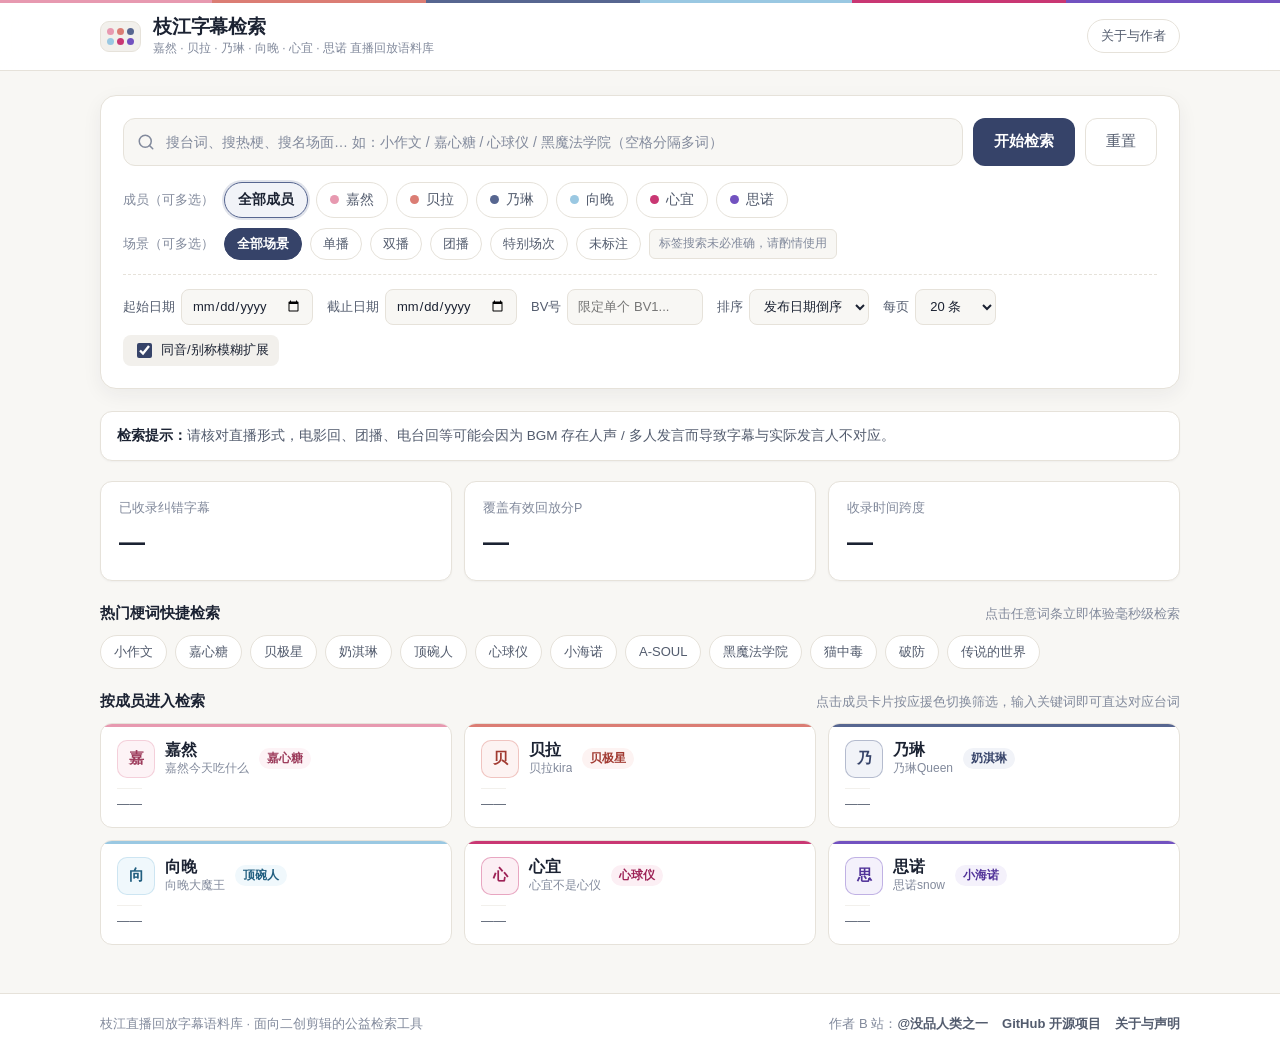
==== frontend/index.html @ cf3558d9 "chore: update author bio, update schedule, and GitHub repo URL" ====
<!doctype html>
<html lang="zh-CN">
<head>
  <meta charset="utf-8" />
  <meta name="viewport" content="width=device-width, initial-scale=1" />
  <meta name="description" content="枝江直播回放 AI 字幕语料库检索：覆盖嘉然、贝拉、乃琳、向晚、心宜、思诺近 6 年直播回放，面向二创剪辑的毫秒级台词与热梗检索工具。" />
  <title>枝江字幕检索 · 直播回放台词与热梗语料库</title>
  <link rel="stylesheet" href="./styles.css" />
</head>
<body>
  <div class="spectrum-bar" aria-hidden="true"></div>

  <header class="site-header">
    <div class="header-inner">
      <div class="brand" id="brandHome" role="button" tabindex="0" title="返回首页总览">
        <div class="brand-mark" aria-hidden="true">
          <span style="background:var(--c-jiaran)"></span>
          <span style="background:var(--c-beila)"></span>
          <span style="background:var(--c-nailin)"></span>
          <span style="background:var(--c-xiangwan)"></span>
          <span style="background:var(--c-xinyi)"></span>
          <span style="background:var(--c-sinuo)"></span>
        </div>
        <div>
          <h1 class="brand-title">枝江字幕检索</h1>
          <span class="brand-sub">嘉然 · 贝拉 · 乃琳 · 向晚 · 心宜 · 思诺 直播回放语料库</span>
        </div>
      </div>

      <nav class="header-nav" aria-label="站点导航">
        <button type="button" class="nav-btn" id="aboutBtn">关于与作者</button>
      </nav>
    </div>
  </header>

  <main class="main-wrap">
    <section class="search-panel" aria-label="字幕检索条件">
      <form class="search-box-row" id="searchForm">
        <div class="input-shell">
          <span class="input-icon" aria-hidden="true">
            <svg width="18" height="18" viewBox="0 0 24 24" fill="none" stroke="currentColor" stroke-width="2" stroke-linecap="round" stroke-linejoin="round">
              <circle cx="11" cy="11" r="8"></circle>
              <line x1="21" y1="21" x2="16.65" y2="16.65"></line>
            </svg>
          </span>
          <input
            id="qInput"
            class="search-input"
            type="text"
            autocomplete="off"
            placeholder="搜台词、搜热梗、搜名场面… 如：小作文 / 嘉心糖 / 心球仪 / 黑魔法学院（空格分隔多词）"
          />
          <button type="button" id="clearInputBtn" class="clear-btn hidden" aria-label="清空输入">
            <svg width="15" height="15" viewBox="0 0 24 24" fill="none" stroke="currentColor" stroke-width="2.2" stroke-linecap="round">
              <line x1="18" y1="6" x2="6" y2="18"></line>
              <line x1="6" y1="6" x2="18" y2="18"></line>
            </svg>
          </button>
        </div>
        <button type="submit" class="btn btn-primary">开始检索</button>
        <button type="button" id="resetBtn" class="btn btn-ghost">重置</button>
      </form>

      <div class="member-strip" id="memberStrip" role="group" aria-label="按成员多选筛选"></div>

      <div class="scene-strip" id="sceneStrip" role="group" aria-label="按场景多选筛选">
        <span class="strip-label">场景（可多选）</span>
        <button type="button" class="scene-chip active" data-scene="">全部场景</button>
        <button type="button" class="scene-chip" data-scene="solo">单播</button>
        <button type="button" class="scene-chip" data-scene="duo">双播</button>
        <button type="button" class="scene-chip" data-scene="group">团播</button>
        <button type="button" class="scene-chip" data-scene="special">特别场次</button>
        <button type="button" class="scene-chip" data-scene="unknown">未标注</button>
        <span class="scene-caveat">标签搜索未必准确，请酌情使用</span>
      </div>

      <div class="filters-bar">
        <label class="filter-item">
          <span>起始日期</span>
          <input id="dateFrom" type="date" />
        </label>

        <label class="filter-item">
          <span>截止日期</span>
          <input id="dateTo" type="date" />
        </label>

        <label class="filter-item">
          <span>BV号</span>
          <input id="bvidFilter" type="text" placeholder="限定单个 BV1..." style="width:136px;" />
        </label>

        <label class="filter-item">
          <span>排序</span>
          <select id="sortFilter">
            <option value="date_desc">发布日期倒序</option>
            <option value="date_asc">发布日期正序</option>
            <option value="relevance">关键词相关度</option>
          </select>
        </label>

        <label class="filter-item">
          <span>每页</span>
          <select id="pageSizeFilter">
            <option value="20" selected>20 条</option>
            <option value="50">50 条</option>
            <option value="100">100 条</option>
          </select>
        </label>

        <label class="fuzzy-check" title="自动同时匹配同音字与常见别称，例如搜 小海诺 同时命中 小海螺/小螺">
          <input id="fuzzyToggle" type="checkbox" checked />
          <span>同音/别称模糊扩展</span>
        </label>
      </div>
    </section>

    <!-- 默认首页总览态（不展示全量字幕，避免加载卡顿） -->
    <section class="landing-board" id="landingBoard" aria-label="语料库总览与快捷入口">
      <div class="notice-banner" role="note">
        <strong>检索提示：</strong>请核对直播形式，电影回、团播、电台回等可能会因为 BGM 存在人声 / 多人发言而导致字幕与实际发言人不对应。
      </div>

      <div class="stats-strip">
        <div class="stat-card">
          <div class="stat-label">已收录纠错字幕</div>
          <div class="stat-value" id="statTotalLines">—</div>
        </div>
        <div class="stat-card">
          <div class="stat-label">覆盖有效回放分P</div>
          <div class="stat-value" id="statTotalParts">—</div>
        </div>
        <div class="stat-card">
          <div class="stat-label">收录时间跨度</div>
          <div class="stat-value" id="statDateRange">—</div>
        </div>
      </div>

      <div>
        <div class="section-head">
          <h2>热门梗词快捷检索</h2>
          <span>点击任意词条立即体验毫秒级检索</span>
        </div>
        <div class="hot-tags" id="hotTags"></div>
      </div>

      <div>
        <div class="section-head">
          <h2>按成员进入检索</h2>
          <span>点击成员卡片按应援色切换筛选，输入关键词即可直达对应台词</span>
        </div>
        <div class="member-grid" id="memberGrid"></div>
      </div>
    </section>

    <!-- 检索结果态（含页面上方与下方双翻页/选页栏） -->
    <section class="results-section hidden" id="resultsSection" aria-label="检索结果">
      <div class="result-summary-bar">
        <span id="resultSummaryText">—</span>
        <span id="expandedHint" class="expanded-hint hidden"></span>
      </div>

      <div class="pager-bar hidden" id="pagerTop" aria-label="顶部翻页导航"></div>

      <div class="hit-list" id="hitList"></div>

      <div class="pager-bar hidden" id="pagerBottom" aria-label="底部翻页导航"></div>
    </section>
  </main>

  <footer class="site-footer">
    <div class="footer-inner">
      <div>枝江直播回放字幕语料库 · 面向二创剪辑的公益检索工具</div>
      <div class="footer-links">
        <span>作者 B 站：<a id="footerAuthorLink" href="https://space.bilibili.com/396896138" target="_blank" rel="noopener noreferrer">@没品人类之一</a></span>
        <a id="footerGithubLink" class="hidden" href="#" target="_blank" rel="noopener noreferrer">GitHub 开源项目</a>
        <a href="#" id="footerAboutBtn">关于与声明</a>
      </div>
    </div>
  </footer>

  <!-- 作者与开源项目弹窗 -->
  <div class="modal-backdrop hidden" id="aboutModal" role="dialog" aria-modal="true" aria-labelledby="modalTitle">
    <div class="modal-card">
      <div class="modal-head">
        <h3 id="modalTitle">关于枝江字幕检索与作者</h3>
        <button type="button" class="nav-btn" id="closeModalBtn">关闭</button>
      </div>
      <div class="info-list">
        <div class="info-row">
          <span>项目作者</span>
          <a id="modalAuthorLink" href="https://space.bilibili.com/396896138" target="_blank" rel="noopener noreferrer">B站 @没品人类之一</a>
        </div>
        <div class="info-row">
          <span>GitHub 项目</span>
          <a id="modalGithubLink" href="#" target="_blank" rel="noopener noreferrer">待配置</a>
        </div>
      </div>
      <p class="modal-note">
        本项目由 <strong>@没品人类之一</strong> 搭建，面向二创剪辑师与粉丝提供直播回放台词与名场面快速检索。
        字幕数据定期更新（主要看我什么时候有时间更新，一般不会超过三天）。
        如果你在使用过程中发现识别错词、功能 Bug、场景标签误差，或有新的热梗词条与功能建议，<strong>非常欢迎通过 B 站私信 / 评论或 GitHub Issue 反馈交流！</strong>
      </p>
      <p class="modal-note" style="margin-top:10px;">
        程序源码、纠错词表与前后端架构均已开源（2 GB 级完整 SQLite 语料文件体量较大，托管于云端只读接口，不包含在 Git 代码仓库内）。
        所有字幕来自 B 站公开直播回放自带 AI 字幕与本地语音识别补录，点击链接直达 B 站原视频，版权归原作者及对应版权方所有。
      </p>
    </div>
  </div>

  <script src="./config.js"></script>
  <script src="./app.js"></script>
</body>
</html>
---- frontend/styles.css ----
:root {
  /* 枝江暖瓷白编排基底 */
  --bg: #f8f7f4;
  --surface: #ffffff;
  --surface-subtle: #f2f0ec;
  --border: #e6e2da;
  --border-strong: #d4cfc5;
  --ink: #1b2232;
  --ink-secondary: #535c6e;
  --ink-muted: #828a9c;

  /* 6 位成员官方应援色与无障碍可读文字配对 */
  --c-jiaran: #e799b0;
  --c-jiaran-bg: #fdf3f6;
  --c-jiaran-ink: #9c3a5a;

  --c-beila: #db7d74;
  --c-beila-bg: #fdf3f2;
  --c-beila-ink: #a13a31;

  --c-nailin: #576690;
  --c-nailin-bg: #f1f3f8;
  --c-nailin-ink: #364369;

  --c-xiangwan: #9ac8e2;
  --c-xiangwan-bg: #f0f8fc;
  --c-xiangwan-ink: #225f80;

  --c-xinyi: #c93773;
  --c-xinyi-bg: #fceff4;
  --c-xinyi-ink: #9d2256;

  --c-sinuo: #7252c0;
  --c-sinuo-bg: #f4f1fb;
  --c-sinuo-ink: #513399;

  /* 动态当前主题强调色（默认枝江靛蓝，选中成员后平滑切换为其应援色） */
  --accent: #576690;
  --accent-bg: #f1f3f8;
  --accent-ink: #364369;

  --radius-sm: 8px;
  --radius-md: 12px;
  --radius-lg: 16px;
  --shadow-sm: 0 1px 2px rgba(27, 34, 50, 0.04);
  --shadow-md: 0 6px 20px rgba(27, 34, 50, 0.06);
  --font-sans: "PingFang SC", "HarmonyOS Sans SC", "Microsoft YaHei", -apple-system, BlinkMacSystemFont, "Segoe UI", sans-serif;
  --font-mono: ui-monospace, "Cascadia Mono", "SFMono-Regular", Menlo, Consolas, monospace;
}

* {
  box-sizing: border-box;
}

html {
  scroll-behavior: smooth;
  -webkit-text-size-adjust: 100%;
}

body {
  margin: 0;
  background: var(--bg);
  color: var(--ink);
  font-family: var(--font-sans);
  font-size: 15px;
  line-height: 1.6;
  overflow-x: hidden;
  min-height: 100vh;
  display: flex;
  flex-direction: column;
}

/* 顶部 3px 枝江六色光谱识别线 */
.spectrum-bar {
  height: 3px;
  width: 100%;
  background: linear-gradient(
    90deg,
    var(--c-jiaran) 0%,
    var(--c-jiaran) 16.6%,
    var(--c-beila) 16.6%,
    var(--c-beila) 33.3%,
    var(--c-nailin) 33.3%,
    var(--c-nailin) 50%,
    var(--c-xiangwan) 50%,
    var(--c-xiangwan) 66.6%,
    var(--c-xinyi) 66.6%,
    var(--c-xinyi) 83.3%,
    var(--c-sinuo) 83.3%,
    var(--c-sinuo) 100%
  );
  position: sticky;
  top: 0;
  z-index: 40;
}

.site-header {
  background: rgba(255, 255, 255, 0.92);
  backdrop-filter: blur(12px);
  -webkit-backdrop-filter: blur(12px);
  border-bottom: 1px solid var(--border);
  position: sticky;
  top: 3px;
  z-index: 30;
}

.header-inner {
  max-width: 1120px;
  margin: 0 auto;
  padding: 12px 20px;
  display: flex;
  align-items: center;
  justify-content: space-between;
  gap: 16px;
}

.brand {
  display: flex;
  align-items: center;
  gap: 12px;
  text-decoration: none;
  color: inherit;
  cursor: pointer;
}

.brand-mark {
  display: grid;
  grid-template-columns: repeat(3, 7px);
  gap: 3px;
  padding: 6px;
  background: var(--surface-subtle);
  border: 1px solid var(--border);
  border-radius: 9px;
}

.brand-mark span {
  width: 7px;
  height: 7px;
  border-radius: 50%;
  display: block;
}

.brand-title {
  margin: 0;
  font-size: clamp(16px, 2vw, 19px);
  font-weight: 700;
  letter-spacing: -0.01em;
  line-height: 1.25;
}

.brand-sub {
  font-size: 12px;
  color: var(--ink-muted);
  display: block;
}

.header-nav {
  display: flex;
  align-items: center;
  gap: 8px;
}

.nav-btn {
  display: inline-flex;
  align-items: center;
  gap: 6px;
  padding: 7px 13px;
  border-radius: 999px;
  border: 1px solid var(--border);
  background: var(--surface);
  color: var(--ink-secondary);
  font-size: 13px;
  font-weight: 500;
  text-decoration: none;
  cursor: pointer;
  transition: border-color 0.15s, background 0.15s, color 0.15s;
}

.nav-btn:hover {
  border-color: var(--border-strong);
  background: var(--surface-subtle);
  color: var(--ink);
}

.main-wrap {
  max-width: 1120px;
  width: 100%;
  margin: 0 auto;
  padding: 24px 20px 48px;
  flex: 1;
}

/* 搜索主控面板 */
.search-panel {
  background: var(--surface);
  border: 1px solid var(--border);
  border-radius: var(--radius-lg);
  padding: 22px;
  box-shadow: var(--shadow-md);
  transition: border-color 0.2s;
}

.search-box-row {
  display: flex;
  gap: 10px;
  align-items: stretch;
}

.input-shell {
  position: relative;
  flex: 1;
  display: flex;
  align-items: center;
}

.input-icon {
  position: absolute;
  left: 14px;
  color: var(--ink-muted);
  pointer-events: none;
  display: inline-flex;
}

.search-input {
  width: 100%;
  min-height: 48px;
  padding: 11px 40px 11px 42px;
  font-size: 15.5px;
  font-family: inherit;
  color: var(--ink);
  background: var(--bg);
  border: 1.5px solid var(--border);
  border-radius: var(--radius-md);
  outline: none;
  transition: border-color 0.15s, background 0.15s, box-shadow 0.15s;
}

.search-input::placeholder {
  color: var(--ink-muted);
  font-size: 14px;
}

.search-input:focus {
  background: var(--surface);
  border-color: var(--accent);
  box-shadow: 0 0 0 3px color-mix(in srgb, var(--accent) 16%, transparent);
}

.clear-btn {
  position: absolute;
  right: 10px;
  width: 28px;
  height: 28px;
  border: none;
  background: transparent;
  color: var(--ink-muted);
  border-radius: 50%;
  cursor: pointer;
  display: inline-flex;
  align-items: center;
  justify-content: center;
}

.clear-btn:hover {
  background: var(--surface-subtle);
  color: var(--ink);
}

.btn {
  display: inline-flex;
  align-items: center;
  justify-content: center;
  gap: 6px;
  min-height: 44px;
  padding: 0 20px;
  border-radius: var(--radius-md);
  border: 1px solid transparent;
  font-family: inherit;
  font-size: 14.5px;
  font-weight: 600;
  cursor: pointer;
  transition: transform 0.1s, opacity 0.15s, background 0.15s, border-color 0.15s;
  white-space: nowrap;
}

.btn:active {
  transform: translateY(1px);
}

.btn-primary {
  background: var(--accent-ink);
  color: #ffffff;
}

.btn-primary:hover {
  opacity: 0.92;
}

.btn-ghost {
  background: var(--surface);
  color: var(--ink-secondary);
  border-color: var(--border);
  font-weight: 500;
}

.btn-ghost:hover {
  background: var(--surface-subtle);
  color: var(--ink);
}

.btn:disabled {
  opacity: 0.4;
  cursor: not-allowed;
  transform: none;
}

/* 成员应援色筛选条 */
.member-strip {
  display: flex;
  flex-wrap: wrap;
  gap: 8px;
  margin-top: 16px;
  align-items: center;
}

.strip-label {
  font-size: 13px;
  color: var(--ink-muted);
  margin-right: 2px;
}

.member-chip {
  display: inline-flex;
  align-items: center;
  gap: 7px;
  min-height: 36px;
  padding: 6px 13px;
  border-radius: 999px;
  border: 1.5px solid var(--border);
  background: var(--surface);
  color: var(--ink-secondary);
  font-family: inherit;
  font-size: 13.5px;
  font-weight: 500;
  cursor: pointer;
  transition: all 0.15s ease;
}

.member-chip:hover {
  border-color: var(--chip-color, var(--border-strong));
  background: var(--chip-bg, var(--surface-subtle));
  color: var(--chip-ink, var(--ink));
}

.member-chip.active {
  border-color: var(--chip-color, var(--ink));
  background: var(--chip-bg, var(--surface-subtle));
  color: var(--chip-ink, var(--ink));
  font-weight: 700;
  box-shadow: 0 0 0 2px color-mix(in srgb, var(--chip-color, #576690) 18%, transparent);
}

.color-dot {
  width: 9px;
  height: 9px;
  border-radius: 50%;
  flex-shrink: 0;
  background: var(--chip-color, #576690);
}

/* 场景多选条 */
.scene-strip {
  display: flex;
  flex-wrap: wrap;
  gap: 8px;
  margin-top: 10px;
  align-items: center;
}

.scene-chip {
  display: inline-flex;
  align-items: center;
  min-height: 32px;
  padding: 4px 12px;
  border-radius: 999px;
  border: 1px solid var(--border);
  background: var(--surface);
  color: var(--ink-secondary);
  font-family: inherit;
  font-size: 13px;
  font-weight: 500;
  cursor: pointer;
  transition: all 0.14s ease;
}

.scene-chip:hover {
  border-color: var(--accent);
  background: var(--accent-bg);
  color: var(--accent-ink);
}

.scene-chip.active {
  border-color: var(--accent-ink);
  background: var(--accent-ink);
  color: #ffffff;
  font-weight: 600;
}

/* 二级筛选栏 */
.filters-bar {
  margin-top: 14px;
  padding-top: 14px;
  border-top: 1px dashed var(--border);
  display: flex;
  flex-wrap: wrap;
  gap: 10px 14px;
  align-items: center;
  font-size: 13px;
  color: var(--ink-secondary);
}

.filter-item {
  display: inline-flex;
  align-items: center;
  gap: 6px;
}

.filter-item select,
.filter-item input[type="date"],
.filter-item input[type="text"] {
  min-height: 36px;
  padding: 5px 10px;
  border: 1px solid var(--border);
  border-radius: var(--radius-sm);
  background: var(--bg);
  color: var(--ink);
  font-family: inherit;
  font-size: 13px;
  outline: none;
}

.filter-item select:focus,
.filter-item input:focus {
  border-color: var(--accent);
  background: var(--surface);
}

.fuzzy-check {
  display: inline-flex;
  align-items: center;
  gap: 6px;
  cursor: pointer;
  user-select: none;
  padding: 5px 10px;
  border-radius: var(--radius-sm);
  background: var(--surface-subtle);
  color: var(--ink);
  font-weight: 500;
}

.fuzzy-check input {
  accent-color: var(--accent-ink);
  width: 15px;
  height: 15px;
}

.scene-caveat {
  font-size: 12px;
  color: var(--ink-muted);
  background: var(--bg);
  border: 1px solid var(--border);
  border-radius: 6px;
  padding: 4px 9px;
}

.notice-banner {
  background: var(--surface);
  border: 1px solid var(--border);
  border-radius: var(--radius-md);
  padding: 13px 16px;
  font-size: 13.5px;
  line-height: 1.65;
  color: var(--ink-secondary);
  box-shadow: var(--shadow-sm);
}

.notice-banner strong {
  color: var(--ink);
}

/* 首页空查询引导面板（不拉取全量字幕，避免卡顿） */
.landing-board {
  margin-top: 22px;
  display: flex;
  flex-direction: column;
  gap: 20px;
}

.stats-strip {
  display: grid;
  grid-template-columns: repeat(3, minmax(0, 1fr));
  gap: 12px;
}

.stat-card {
  background: var(--surface);
  border: 1px solid var(--border);
  border-radius: var(--radius-md);
  padding: 16px 18px;
  box-shadow: var(--shadow-sm);
}

.stat-label {
  font-size: 12.5px;
  color: var(--ink-muted);
  margin-bottom: 4px;
}

.stat-value {
  font-size: clamp(20px, 2.6vw, 26px);
  font-weight: 700;
  letter-spacing: -0.02em;
  color: var(--ink);
  font-variant-numeric: tabular-nums;
}

.section-head {
  display: flex;
  align-items: baseline;
  justify-content: space-between;
  gap: 12px;
  margin-bottom: 10px;
}

.section-head h2 {
  margin: 0;
  font-size: 15px;
  font-weight: 700;
  color: var(--ink);
}

.section-head span {
  font-size: 12.5px;
  color: var(--ink-muted);
}

.hot-tags {
  display: flex;
  flex-wrap: wrap;
  gap: 8px;
}

.hot-tag {
  min-height: 34px;
  padding: 5px 13px;
  border-radius: 999px;
  border: 1px solid var(--border);
  background: var(--surface);
  color: var(--ink-secondary);
  font-family: inherit;
  font-size: 13px;
  cursor: pointer;
  transition: all 0.15s;
}

.hot-tag:hover {
  border-color: var(--accent);
  background: var(--accent-bg);
  color: var(--accent-ink);
}

.member-grid {
  display: grid;
  grid-template-columns: repeat(3, minmax(0, 1fr));
  gap: 12px;
}

.member-card {
  background: var(--surface);
  border: 1px solid var(--border);
  border-radius: var(--radius-md);
  padding: 16px;
  cursor: pointer;
  text-align: left;
  font-family: inherit;
  display: flex;
  flex-direction: column;
  gap: 10px;
  transition: transform 0.15s, border-color 0.15s, box-shadow 0.15s;
  position: relative;
  overflow: hidden;
}

.member-card::before {
  content: "";
  position: absolute;
  top: 0;
  left: 0;
  right: 0;
  height: 3px;
  background: var(--m-color);
}

.member-card:hover {
  transform: translateY(-2px);
  border-color: var(--m-color);
  box-shadow: var(--shadow-md);
}

.member-card-top {
  display: flex;
  align-items: center;
  justify-content: space-between;
  gap: 10px;
}

.member-avatar {
  width: 38px;
  height: 38px;
  border-radius: 10px;
  background: var(--m-bg);
  color: var(--m-ink);
  border: 1px solid color-mix(in srgb, var(--m-color) 40%, transparent);
  display: inline-flex;
  align-items: center;
  justify-content: center;
  font-weight: 700;
  font-size: 15px;
  flex-shrink: 0;
}

.member-id {
  display: flex;
  align-items: center;
  gap: 10px;
  min-width: 0;
}

.member-name {
  font-size: 15.5px;
  font-weight: 700;
  color: var(--ink);
  line-height: 1.2;
}

.member-official {
  font-size: 12px;
  color: var(--ink-muted);
  white-space: nowrap;
  overflow: hidden;
  text-overflow: ellipsis;
}

.fan-pill {
  font-size: 11.5px;
  font-weight: 600;
  padding: 3px 8px;
  border-radius: 999px;
  background: var(--m-bg);
  color: var(--m-ink);
  flex-shrink: 0;
}

.member-card-stats {
  display: flex;
  justify-content: space-between;
  font-size: 12.5px;
  color: var(--ink-secondary);
  padding-top: 8px;
  border-top: 1px solid var(--surface-subtle);
  font-variant-numeric: tabular-nums;
}

/* 检索结果区域与上下翻页栏 */
.results-section {
  margin-top: 20px;
}

.result-summary-bar {
  display: flex;
  flex-wrap: wrap;
  justify-content: space-between;
  align-items: center;
  gap: 10px;
  margin-bottom: 12px;
  font-size: 13.5px;
  color: var(--ink-secondary);
}

.expanded-hint {
  display: inline-flex;
  flex-wrap: wrap;
  gap: 6px;
  align-items: center;
  font-size: 12.5px;
  color: var(--accent-ink);
  background: var(--accent-bg);
  padding: 4px 10px;
  border-radius: 999px;
}

.pager-bar {
  display: flex;
  flex-wrap: wrap;
  align-items: center;
  justify-content: space-between;
  gap: 10px;
  background: var(--surface);
  border: 1px solid var(--border);
  border-radius: var(--radius-md);
  padding: 10px 14px;
  margin: 12px 0;
}

.pager-nav {
  display: flex;
  flex-wrap: wrap;
  align-items: center;
  gap: 5px;
}

.page-btn {
  min-width: 36px;
  min-height: 36px;
  padding: 0 10px;
  border-radius: var(--radius-sm);
  border: 1px solid var(--border);
  background: var(--surface);
  color: var(--ink-secondary);
  font-family: inherit;
  font-size: 13px;
  font-weight: 500;
  cursor: pointer;
  transition: all 0.12s;
  font-variant-numeric: tabular-nums;
}

.page-btn:hover:not(:disabled) {
  border-color: var(--accent);
  color: var(--accent-ink);
  background: var(--accent-bg);
}

.page-btn.active {
  background: var(--accent-ink);
  border-color: var(--accent-ink);
  color: #ffffff;
  font-weight: 700;
}

.page-btn:disabled {
  opacity: 0.38;
  cursor: not-allowed;
}

.page-ellipsis {
  padding: 0 4px;
  color: var(--ink-muted);
  font-size: 13px;
}

.pager-jump {
  display: flex;
  align-items: center;
  gap: 6px;
  font-size: 13px;
  color: var(--ink-secondary);
}

.pager-jump input {
  width: 62px;
  min-height: 34px;
  padding: 4px 8px;
  border: 1px solid var(--border);
  border-radius: var(--radius-sm);
  background: var(--bg);
  color: var(--ink);
  font-family: inherit;
  font-size: 13px;
  text-align: center;
}

.pager-jump input:focus {
  outline: none;
  border-color: var(--accent);
  background: var(--surface);
}

/* 字幕结果卡片 */
.hit-list {
  display: flex;
  flex-direction: column;
  gap: 10px;
}

.hit-card {
  background: var(--surface);
  border: 1px solid var(--border);
  border-radius: var(--radius-md);
  padding: 15px 18px;
  box-shadow: var(--shadow-sm);
  transition: border-color 0.15s, box-shadow 0.15s;
}

.hit-card:hover {
  border-color: var(--m-color, var(--border-strong));
  box-shadow: var(--shadow-md);
}

.hit-meta {
  display: flex;
  flex-wrap: wrap;
  align-items: center;
  gap: 8px;
  font-size: 12.5px;
  color: var(--ink-muted);
  margin-bottom: 9px;
}

.badge {
  display: inline-flex;
  align-items: center;
  gap: 5px;
  padding: 2px 9px;
  border-radius: 999px;
  font-size: 12px;
  font-weight: 600;
}

.badge-member {
  background: var(--m-bg, var(--surface-subtle));
  color: var(--m-ink, var(--ink));
  border: 1px solid color-mix(in srgb, var(--m-color, #576690) 35%, transparent);
}

.badge-scene {
  background: var(--surface-subtle);
  color: var(--ink-secondary);
  font-weight: 500;
}

.badge-time {
  font-family: var(--font-mono);
  background: var(--bg);
  color: var(--ink);
  border: 1px solid var(--border);
  border-radius: 6px;
  font-weight: 600;
}

.hit-content {
  font-size: 16.5px;
  line-height: 1.7;
  color: var(--ink);
  text-wrap: pretty;
  word-break: break-word;
}

mark {
  background: color-mix(in srgb, var(--m-color, #e799b0) 28%, #fff6c2);
  color: var(--ink);
  padding: 1px 3px;
  border-radius: 4px;
  font-weight: 600;
}

.hit-foot {
  margin-top: 10px;
  padding-top: 9px;
  border-top: 1px solid var(--surface-subtle);
  display: flex;
  flex-wrap: wrap;
  justify-content: space-between;
  align-items: center;
  gap: 8px 14px;
  font-size: 12.5px;
  color: var(--ink-muted);
}

.hit-title {
  flex: 1;
  min-width: 200px;
}

.hit-actions {
  display: flex;
  flex-wrap: wrap;
  gap: 10px;
  align-items: center;
}

.act-link {
  display: inline-flex;
  align-items: center;
  gap: 4px;
  background: none;
  border: none;
  padding: 4px 6px;
  border-radius: 6px;
  color: var(--m-ink, var(--accent-ink));
  font-family: inherit;
  font-size: 12.5px;
  font-weight: 600;
  text-decoration: none;
  cursor: pointer;
}

.act-link:hover {
  background: var(--m-bg, var(--accent-bg));
}

.ctx-drawer {
  margin-top: 10px;
  padding: 12px 14px;
  background: var(--bg);
  border: 1px solid var(--border);
  border-radius: var(--radius-sm);
  font-size: 13.5px;
  line-height: 1.65;
}

.ctx-row {
  display: flex;
  gap: 10px;
  padding: 3px 0;
}

.ctx-row.is-hit {
  font-weight: 700;
  color: var(--m-ink, var(--accent-ink));
}

.ctx-ts {
  font-family: var(--font-mono);
  font-size: 12px;
  color: var(--ink-muted);
  min-width: 62px;
  flex-shrink: 0;
}

.state-box {
  background: var(--surface);
  border: 1px solid var(--border);
  border-radius: var(--radius-md);
  padding: 42px 20px;
  text-align: center;
  color: var(--ink-secondary);
}

/* 页脚与作者信息 */
.site-footer {
  border-top: 1px solid var(--border);
  background: var(--surface);
  margin-top: auto;
}

.footer-inner {
  max-width: 1120px;
  margin: 0 auto;
  padding: 20px;
  display: flex;
  flex-wrap: wrap;
  justify-content: space-between;
  align-items: center;
  gap: 12px;
  font-size: 13px;
  color: var(--ink-muted);
}

.footer-links {
  display: flex;
  flex-wrap: wrap;
  gap: 14px;
  align-items: center;
}

.footer-links a {
  color: var(--ink-secondary);
  text-decoration: none;
  font-weight: 600;
}

.footer-links a:hover {
  color: var(--accent-ink);
  text-decoration: underline;
}

/* 关于 / 作者弹窗 */
.modal-backdrop {
  position: fixed;
  inset: 0;
  background: rgba(27, 34, 50, 0.45);
  backdrop-filter: blur(4px);
  z-index: 60;
  display: flex;
  align-items: center;
  justify-content: center;
  padding: 16px;
}

.modal-card {
  background: var(--surface);
  border: 1px solid var(--border);
  border-radius: var(--radius-lg);
  max-width: 540px;
  width: 100%;
  padding: 24px;
  box-shadow: 0 20px 50px rgba(27, 34, 50, 0.18);
}

.modal-head {
  display: flex;
  justify-content: space-between;
  align-items: center;
  margin-bottom: 14px;
}

.modal-head h3 {
  margin: 0;
  font-size: 18px;
}

.info-list {
  display: flex;
  flex-direction: column;
  gap: 10px;
  margin: 14px 0 18px;
}

.info-row {
  display: flex;
  justify-content: space-between;
  align-items: center;
  gap: 12px;
  padding: 11px 14px;
  background: var(--bg);
  border: 1px solid var(--border);
  border-radius: var(--radius-sm);
  font-size: 13.5px;
}

.info-row a {
  color: var(--accent-ink);
  font-weight: 600;
  text-decoration: none;
  word-break: break-all;
}

.info-row a:hover {
  text-decoration: underline;
}

.modal-note {
  font-size: 12.5px;
  line-height: 1.65;
  color: var(--ink-muted);
  margin: 0;
}

.hidden {
  display: none !important;
}

/* 平板适配 */
@media (max-width: 900px) {
  .member-grid {
    grid-template-columns: repeat(2, minmax(0, 1fr));
  }
}

/* 手机端深度适配 */
@media (max-width: 640px) {
  .header-inner {
    padding: 10px 14px;
  }
  .brand-sub {
    display: none;
  }
  .main-wrap {
    padding: 14px 12px 36px;
  }
  .search-panel {
    padding: 14px;
    border-radius: var(--radius-md);
  }
  .search-box-row {
    flex-direction: column;
  }
  .search-box-row .btn {
    width: 100%;
    min-height: 44px;
  }
  .member-strip {
    flex-wrap: nowrap;
    overflow-x: auto;
    padding-bottom: 4px;
    -webkit-overflow-scrolling: touch;
  }
  .member-chip {
    flex-shrink: 0;
    min-height: 38px;
  }
  .stats-strip {
    grid-template-columns: 1fr;
  }
  .member-grid {
    grid-template-columns: 1fr;
  }
  .filter-item {
    width: 100%;
    justify-content: space-between;
  }
  .filter-item select,
  .filter-item input[type="date"],
  .filter-item input[type="text"] {
    flex: 1;
    max-width: 68%;
  }
  .pager-bar {
    flex-direction: column;
    align-items: stretch;
  }
  .pager-nav {
    justify-content: center;
  }
  .pager-jump {
    justify-content: center;
  }
  .hit-card {
    padding: 13px 14px;
  }
  .hit-content {
    font-size: 15.5px;
  }
  .footer-inner {
    flex-direction: column;
    align-items: flex-start;
  }
}

@media (prefers-reduced-motion: reduce) {
  * {
    transition: none !important;
    scroll-behavior: auto !important;
  }
}
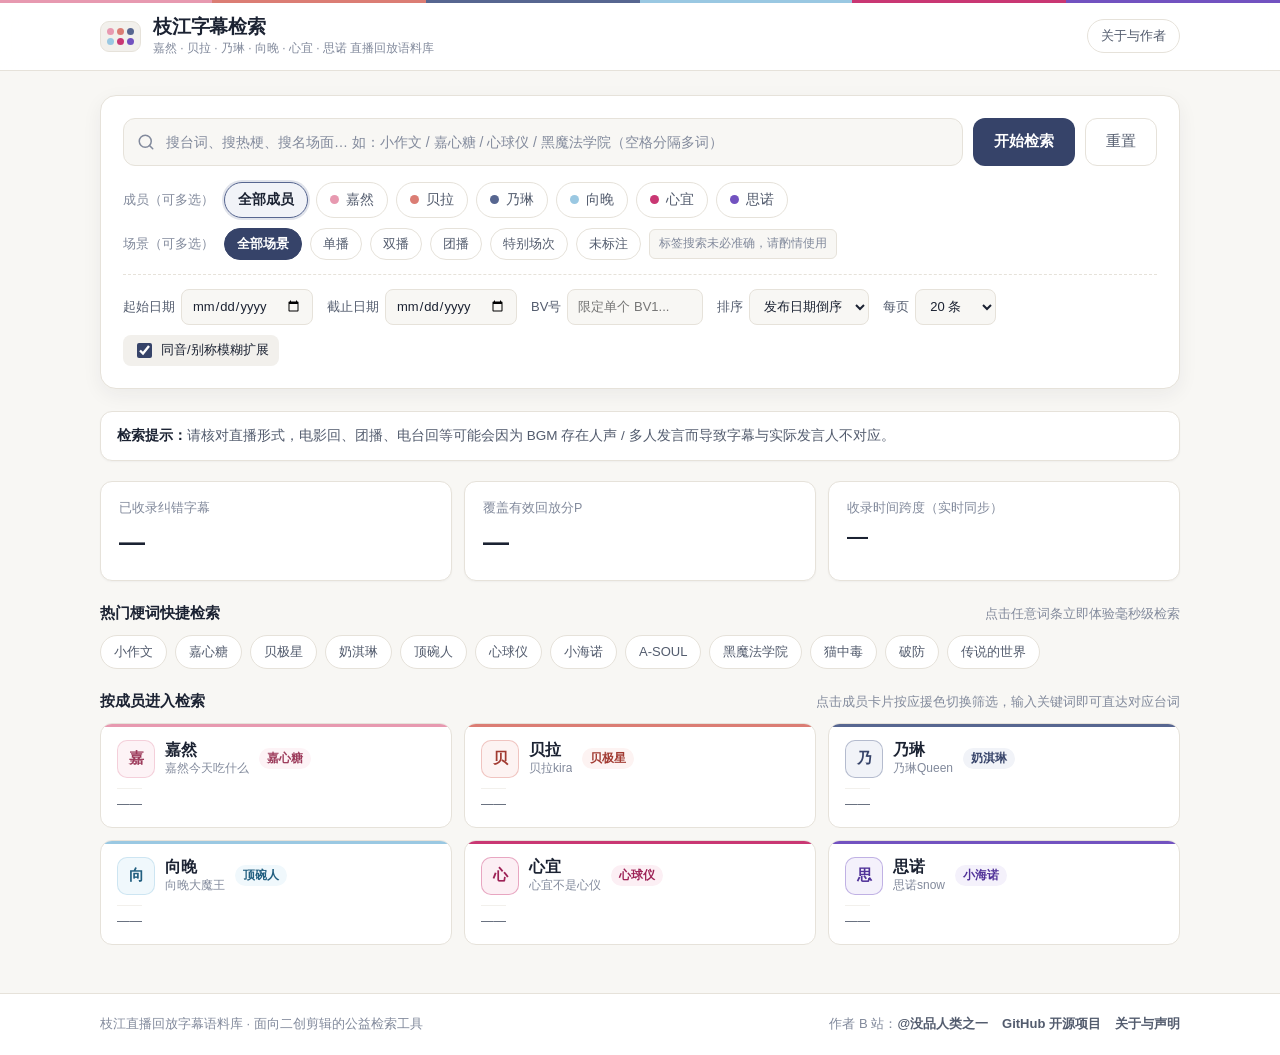
==== commit 8c78a025: "feat: sync homepage date range and update time live with database" ====
--- a/frontend/index.html
+++ b/frontend/index.html
@@ -131,8 +131,9 @@
           <div class="stat-value" id="statTotalParts">—</div>
         </div>
         <div class="stat-card">
-          <div class="stat-label">收录时间跨度</div>
-          <div class="stat-value" id="statDateRange">—</div>
+          <div class="stat-label">收录时间跨度（实时同步）</div>
+          <div class="stat-value stat-value-date" id="statDateRange">—</div>
+          <div class="stat-sub" id="statUpdatedAt"></div>
         </div>
       </div>
 
--- a/frontend/styles.css
+++ b/frontend/styles.css
@@ -524,6 +524,18 @@
   font-variant-numeric: tabular-nums;
 }
 
+.stat-value-date {
+  font-size: clamp(16px, 1.9vw, 21px);
+  line-height: 1.35;
+}
+
+.stat-sub {
+  margin-top: 4px;
+  font-size: 12px;
+  color: var(--ink-muted);
+  font-variant-numeric: tabular-nums;
+}
+
 .section-head {
   display: flex;
   align-items: baseline;
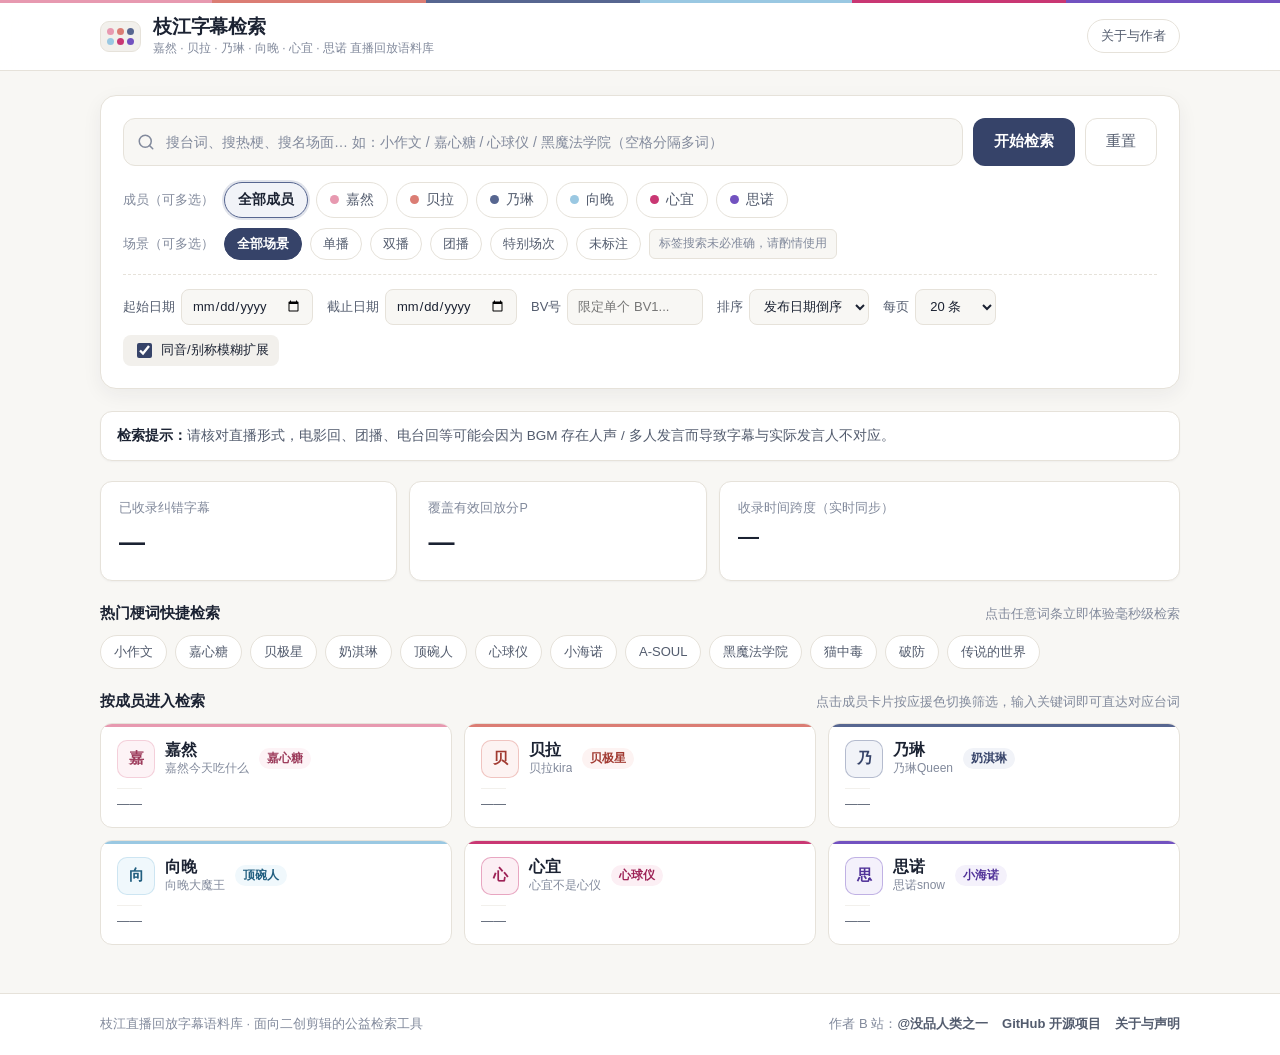
==== commit 4b6c0b1d: "feat: add detailed latest replay display and site announcement board" ====
--- a/frontend/index.html
+++ b/frontend/index.html
@@ -5,7 +5,7 @@
   <meta name="viewport" content="width=device-width, initial-scale=1" />
   <meta name="description" content="枝江直播回放 AI 字幕语料库检索：覆盖嘉然、贝拉、乃琳、向晚、心宜、思诺近 6 年直播回放，面向二创剪辑的毫秒级台词与热梗检索工具。" />
   <title>枝江字幕检索 · 直播回放台词与热梗语料库</title>
-  <link rel="stylesheet" href="./styles.css" />
+  <link rel="stylesheet" href="./styles.css?v=20261126" />
 </head>
 <body>
   <div class="spectrum-bar" aria-hidden="true"></div>
@@ -117,6 +117,18 @@
 
     <!-- 默认首页总览态（不展示全量字幕，避免加载卡顿） -->
     <section class="landing-board" id="landingBoard" aria-label="语料库总览与快捷入口">
+      <div class="announcement-card hidden" id="announcementCard" aria-label="站点公告与更新动态">
+        <div class="announcement-head">
+          <div class="announcement-title">
+            <span class="announcement-dot" aria-hidden="true"></span>
+            <span>站点公告 · 更新动态</span>
+          </div>
+          <span class="announcement-meta" id="announcementMeta"></span>
+        </div>
+        <ul class="announcement-list" id="announcementList"></ul>
+        <button type="button" class="announcement-toggle hidden" id="announcementToggle">展开更多公告</button>
+      </div>
+
       <div class="notice-banner" role="note">
         <strong>检索提示：</strong>请核对直播形式，电影回、团播、电台回等可能会因为 BGM 存在人声 / 多人发言而导致字幕与实际发言人不对应。
       </div>
@@ -130,9 +142,10 @@
           <div class="stat-label">覆盖有效回放分P</div>
           <div class="stat-value" id="statTotalParts">—</div>
         </div>
-        <div class="stat-card">
+        <div class="stat-card stat-card-wide">
           <div class="stat-label">收录时间跨度（实时同步）</div>
           <div class="stat-value stat-value-date" id="statDateRange">—</div>
+          <div class="stat-latest" id="statLatestVideo"></div>
           <div class="stat-sub" id="statUpdatedAt"></div>
         </div>
       </div>
@@ -209,7 +222,7 @@
     </div>
   </div>
 
-  <script src="./config.js"></script>
-  <script src="./app.js"></script>
+  <script src="./config.js?v=20261126"></script>
+  <script src="./app.js?v=20261126"></script>
 </body>
 </html>
--- a/frontend/styles.css
+++ b/frontend/styles.css
@@ -473,6 +473,125 @@
   padding: 4px 9px;
 }
 
+.announcement-card {
+  background: var(--surface);
+  border: 1px solid var(--border);
+  border-left: 3.5px solid var(--accent);
+  border-radius: var(--radius-md);
+  padding: 13px 16px;
+  box-shadow: var(--shadow-sm);
+}
+
+.announcement-head {
+  display: flex;
+  align-items: center;
+  justify-content: space-between;
+  gap: 10px;
+  margin-bottom: 8px;
+}
+
+.announcement-title {
+  display: inline-flex;
+  align-items: center;
+  gap: 7px;
+  font-size: 13.5px;
+  font-weight: 700;
+  color: var(--ink);
+}
+
+.announcement-dot {
+  width: 7px;
+  height: 7px;
+  border-radius: 50%;
+  background: var(--accent);
+  box-shadow: 0 0 0 3px color-mix(in srgb, var(--accent) 22%, transparent);
+  flex-shrink: 0;
+}
+
+.announcement-meta {
+  font-size: 12px;
+  color: var(--ink-muted);
+  font-variant-numeric: tabular-nums;
+}
+
+.announcement-list {
+  list-style: none;
+  margin: 0;
+  padding: 0;
+  display: flex;
+  flex-direction: column;
+  gap: 7px;
+}
+
+.announcement-item {
+  display: flex;
+  align-items: baseline;
+  gap: 9px;
+  font-size: 13.5px;
+  line-height: 1.6;
+  color: var(--ink-secondary);
+}
+
+.announcement-tag {
+  display: inline-flex;
+  align-items: center;
+  padding: 1px 8px;
+  border-radius: 999px;
+  font-size: 11.5px;
+  font-weight: 600;
+  white-space: nowrap;
+  flex-shrink: 0;
+  border: 1px solid transparent;
+}
+
+.announcement-tag.tag-info {
+  background: var(--accent-bg);
+  color: var(--accent-ink);
+  border-color: color-mix(in srgb, var(--accent) 28%, transparent);
+}
+
+.announcement-tag.tag-change {
+  background: #eff7f1;
+  color: #24633e;
+  border-color: #c5e3cf;
+}
+
+.announcement-tag.tag-warn {
+  background: #fdf6ea;
+  color: #965712;
+  border-color: #f0d7ae;
+}
+
+.announcement-text {
+  flex: 1;
+  min-width: 0;
+  color: var(--ink);
+}
+
+.announcement-date {
+  font-size: 12px;
+  color: var(--ink-muted);
+  white-space: nowrap;
+  font-variant-numeric: tabular-nums;
+  flex-shrink: 0;
+}
+
+.announcement-toggle {
+  margin-top: 8px;
+  padding: 0;
+  border: none;
+  background: transparent;
+  color: var(--accent-ink);
+  font-family: inherit;
+  font-size: 12.5px;
+  font-weight: 600;
+  cursor: pointer;
+}
+
+.announcement-toggle:hover {
+  text-decoration: underline;
+}
+
 .notice-banner {
   background: var(--surface);
   border: 1px solid var(--border);
@@ -498,7 +617,7 @@
 
 .stats-strip {
   display: grid;
-  grid-template-columns: repeat(3, minmax(0, 1fr));
+  grid-template-columns: minmax(0, 1fr) minmax(0, 1fr) minmax(0, 1.55fr);
   gap: 12px;
 }
 
@@ -527,6 +646,44 @@
 .stat-value-date {
   font-size: clamp(16px, 1.9vw, 21px);
   line-height: 1.35;
+}
+
+.stat-latest {
+  margin-top: 6px;
+  font-size: 12.5px;
+  line-height: 1.45;
+  color: var(--ink-secondary);
+  display: -webkit-box;
+  -webkit-line-clamp: 2;
+  -webkit-box-orient: vertical;
+  overflow: hidden;
+}
+
+.stat-latest:empty {
+  display: none;
+}
+
+.stat-latest-label {
+  color: var(--ink-muted);
+}
+
+.stat-latest-up {
+  display: inline-block;
+  font-weight: 600;
+  color: var(--latest-ink, var(--accent-ink));
+  margin-right: 3px;
+}
+
+.stat-latest a {
+  color: var(--ink);
+  text-decoration: none;
+  border-bottom: 1px dashed var(--border-strong);
+  transition: color 0.14s, border-color 0.14s;
+}
+
+.stat-latest a:hover {
+  color: var(--accent-ink);
+  border-bottom-color: var(--accent-ink);
 }
 
 .stat-sub {
@@ -1075,6 +1232,12 @@
 
 /* 平板适配 */
 @media (max-width: 900px) {
+  .stats-strip {
+    grid-template-columns: repeat(2, minmax(0, 1fr));
+  }
+  .stat-card-wide {
+    grid-column: 1 / -1;
+  }
   .member-grid {
     grid-template-columns: repeat(2, minmax(0, 1fr));
   }
@@ -1115,6 +1278,13 @@
   .stats-strip {
     grid-template-columns: 1fr;
   }
+  .announcement-item {
+    flex-wrap: wrap;
+    gap: 5px 8px;
+  }
+  .announcement-date {
+    margin-left: auto;
+  }
   .member-grid {
     grid-template-columns: 1fr;
   }
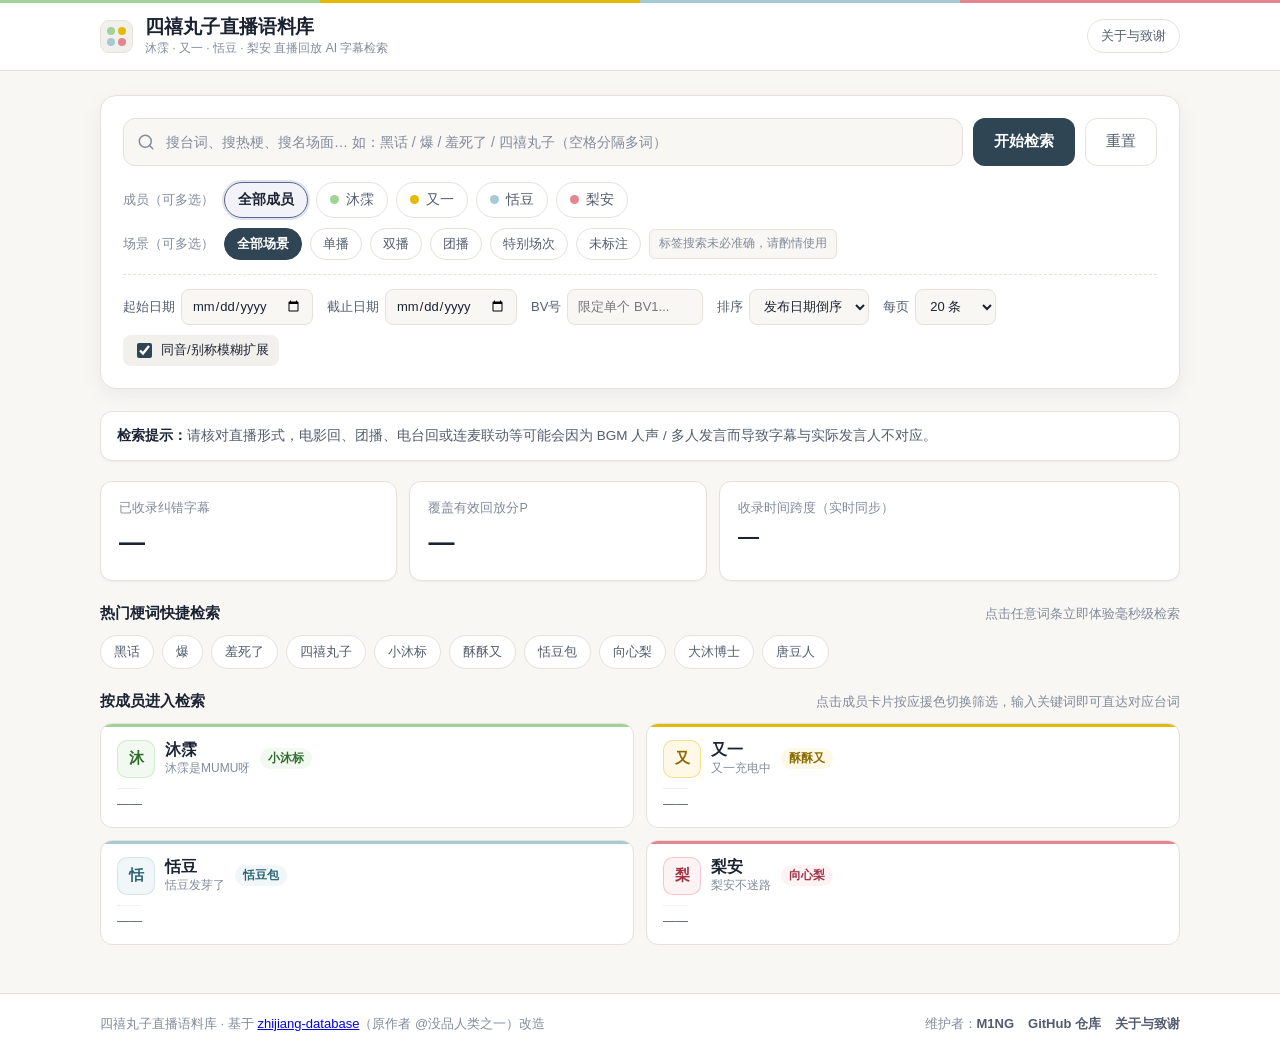
==== commit 10adab2a: "feat: adapt corpus system for SiXiWanZi (4 members) with MIT attribution" ====
--- a/frontend/index.html
+++ b/frontend/index.html
@@ -3,9 +3,9 @@
 <head>
   <meta charset="utf-8" />
   <meta name="viewport" content="width=device-width, initial-scale=1" />
-  <meta name="description" content="枝江直播回放 AI 字幕语料库检索：覆盖嘉然、贝拉、乃琳、向晚、心宜、思诺近 6 年直播回放，面向二创剪辑的毫秒级台词与热梗检索工具。" />
-  <title>枝江字幕检索 · 直播回放台词与热梗语料库</title>
-  <link rel="stylesheet" href="./styles.css?v=20261126" />
+  <meta name="description" content="四禧丸子直播语料库检索：覆盖沐霂、又一、恬豆、梨安直播回放 AI 字幕，面向二创剪辑与粉丝的毫秒级台词与热梗检索工具。" />
+  <title>四禧丸子直播语料库 · 直播回放台词与热梗检索</title>
+  <link rel="stylesheet" href="./styles.css?v=20261127" />
 </head>
 <body>
   <div class="spectrum-bar" aria-hidden="true"></div>
@@ -14,21 +14,19 @@
     <div class="header-inner">
       <div class="brand" id="brandHome" role="button" tabindex="0" title="返回首页总览">
         <div class="brand-mark" aria-hidden="true">
-          <span style="background:var(--c-jiaran)"></span>
-          <span style="background:var(--c-beila)"></span>
-          <span style="background:var(--c-nailin)"></span>
-          <span style="background:var(--c-xiangwan)"></span>
-          <span style="background:var(--c-xinyi)"></span>
-          <span style="background:var(--c-sinuo)"></span>
+          <span style="background:var(--c-mumu)"></span>
+          <span style="background:var(--c-youyi)"></span>
+          <span style="background:var(--c-tiandou)"></span>
+          <span style="background:var(--c-lian)"></span>
         </div>
         <div>
-          <h1 class="brand-title">枝江字幕检索</h1>
-          <span class="brand-sub">嘉然 · 贝拉 · 乃琳 · 向晚 · 心宜 · 思诺 直播回放语料库</span>
+          <h1 class="brand-title">四禧丸子直播语料库</h1>
+          <span class="brand-sub">沐霂 · 又一 · 恬豆 · 梨安 直播回放 AI 字幕检索</span>
         </div>
       </div>
 
       <nav class="header-nav" aria-label="站点导航">
-        <button type="button" class="nav-btn" id="aboutBtn">关于与作者</button>
+        <button type="button" class="nav-btn" id="aboutBtn">关于与致谢</button>
       </nav>
     </div>
   </header>
@@ -48,7 +46,7 @@
             class="search-input"
             type="text"
             autocomplete="off"
-            placeholder="搜台词、搜热梗、搜名场面… 如：小作文 / 嘉心糖 / 心球仪 / 黑魔法学院（空格分隔多词）"
+            placeholder="搜台词、搜热梗、搜名场面… 如：黑话 / 爆 / 羞死了 / 四禧丸子（空格分隔多词）"
           />
           <button type="button" id="clearInputBtn" class="clear-btn hidden" aria-label="清空输入">
             <svg width="15" height="15" viewBox="0 0 24 24" fill="none" stroke="currentColor" stroke-width="2.2" stroke-linecap="round">
@@ -108,7 +106,7 @@
           </select>
         </label>
 
-        <label class="fuzzy-check" title="自动同时匹配同音字与常见别称，例如搜 小海诺 同时命中 小海螺/小螺">
+        <label class="fuzzy-check" title="自动同时匹配同音字与常见别称，例如搜 四禧丸子 同时命中 四喜丸子，搜 小沐标 同时命中 小目标">
           <input id="fuzzyToggle" type="checkbox" checked />
           <span>同音/别称模糊扩展</span>
         </label>
@@ -130,7 +128,7 @@
       </div>
 
       <div class="notice-banner" role="note">
-        <strong>检索提示：</strong>请核对直播形式，电影回、团播、电台回等可能会因为 BGM 存在人声 / 多人发言而导致字幕与实际发言人不对应。
+        <strong>检索提示：</strong>请核对直播形式，电影回、团播、电台回或连麦联动等可能会因为 BGM 人声 / 多人发言而导致字幕与实际发言人不对应。
       </div>
 
       <div class="stats-strip">
@@ -184,45 +182,52 @@
 
   <footer class="site-footer">
     <div class="footer-inner">
-      <div>枝江直播回放字幕语料库 · 面向二创剪辑的公益检索工具</div>
+      <div>四禧丸子直播语料库 · 基于 <a id="footerUpstreamLink" href="https://github.com/RicojrH/zhijiang-database" target="_blank" rel="noopener noreferrer">zhijiang-database</a>（原作者 @没品人类之一）改造</div>
       <div class="footer-links">
-        <span>作者 B 站：<a id="footerAuthorLink" href="https://space.bilibili.com/396896138" target="_blank" rel="noopener noreferrer">@没品人类之一</a></span>
-        <a id="footerGithubLink" class="hidden" href="#" target="_blank" rel="noopener noreferrer">GitHub 开源项目</a>
-        <a href="#" id="footerAboutBtn">关于与声明</a>
+        <span>维护者：<a id="footerAuthorLink" href="https://github.com/M1NGrr" target="_blank" rel="noopener noreferrer">M1NG</a></span>
+        <a id="footerGithubLink" href="https://github.com/M1NGrr/SiXiWanZi-Database-Test" target="_blank" rel="noopener noreferrer">GitHub 仓库</a>
+        <a href="#" id="footerAboutBtn">关于与致谢</a>
       </div>
     </div>
   </footer>
 
-  <!-- 作者与开源项目弹窗 -->
+  <!-- 作者与开源致谢弹窗 -->
   <div class="modal-backdrop hidden" id="aboutModal" role="dialog" aria-modal="true" aria-labelledby="modalTitle">
     <div class="modal-card">
       <div class="modal-head">
-        <h3 id="modalTitle">关于枝江字幕检索与作者</h3>
+        <h3 id="modalTitle">关于四禧丸子直播语料库与致谢</h3>
         <button type="button" class="nav-btn" id="closeModalBtn">关闭</button>
       </div>
       <div class="info-list">
         <div class="info-row">
-          <span>项目作者</span>
-          <a id="modalAuthorLink" href="https://space.bilibili.com/396896138" target="_blank" rel="noopener noreferrer">B站 @没品人类之一</a>
-        </div>
-        <div class="info-row">
-          <span>GitHub 项目</span>
-          <a id="modalGithubLink" href="#" target="_blank" rel="noopener noreferrer">待配置</a>
+          <span>本站维护者</span>
+          <a id="modalAuthorLink" href="https://github.com/M1NGrr" target="_blank" rel="noopener noreferrer">M1NG</a>
+        </div>
+        <div class="info-row">
+          <span>本站 GitHub 仓库</span>
+          <a id="modalGithubLink" href="https://github.com/M1NGrr/SiXiWanZi-Database-Test" target="_blank" rel="noopener noreferrer">https://github.com/M1NGrr/SiXiWanZi-Database-Test</a>
+        </div>
+        <div class="info-row">
+          <span>上游开源项目（MIT）</span>
+          <a id="modalUpstreamRepoLink" href="https://github.com/RicojrH/zhijiang-database" target="_blank" rel="noopener noreferrer">RicojrH/zhijiang-database</a>
+        </div>
+        <div class="info-row">
+          <span>上游原作者</span>
+          <a id="modalUpstreamAuthorLink" href="https://space.bilibili.com/396896138" target="_blank" rel="noopener noreferrer">B站 @没品人类之一</a>
         </div>
       </div>
       <p class="modal-note">
-        本项目由 <strong>@没品人类之一</strong> 搭建，面向二创剪辑师与粉丝提供直播回放台词与名场面快速检索。
-        字幕数据定期更新（主要看我什么时候有时间更新，一般不会超过三天）。
-        如果你在使用过程中发现识别错词、功能 Bug、场景标签误差，或有新的热梗词条与功能建议，<strong>非常欢迎通过 B 站私信 / 评论或 GitHub Issue 反馈交流！</strong>
+        本站点面向四禧丸子（沐霂、又一、恬豆、梨安）二创剪辑师与粉丝，提供直播回放台词与热梗的快速检索。
+        核心检索架构、数据管道与前后端代码基于开源项目 <strong>zhijiang-database</strong>（MIT License，原作者 B 站 <strong>@没品人类之一</strong>）改造搭建。
       </p>
       <p class="modal-note" style="margin-top:10px;">
-        程序源码、纠错词表与前后端架构均已开源（2 GB 级完整 SQLite 语料文件体量较大，托管于云端只读接口，不包含在 Git 代码仓库内）。
-        所有字幕来自 B 站公开直播回放自带 AI 字幕与本地语音识别补录，点击链接直达 B 站原视频，版权归原作者及对应版权方所有。
+        所有字幕来自 B 站公开直播回放自带 AI 字幕与本地语音识别补录，点击链接直达 B 站原视频，版权归原主播及对应版权方所有。
+        如发现错词、标签误差或功能建议，欢迎在 GitHub Issues 反馈。
       </p>
     </div>
   </div>
 
-  <script src="./config.js?v=20261126"></script>
-  <script src="./app.js?v=20261126"></script>
+  <script src="./config.js?v=20261127"></script>
+  <script src="./app.js?v=20261127"></script>
 </body>
 </html>
--- a/frontend/styles.css
+++ b/frontend/styles.css
@@ -1,5 +1,5 @@
 :root {
-  /* 枝江暖瓷白编排基底 */
+  /* 暖瓷白编排基底 */
   --bg: #f8f7f4;
   --surface: #ffffff;
   --surface-subtle: #f2f0ec;
@@ -9,35 +9,27 @@
   --ink-secondary: #535c6e;
   --ink-muted: #828a9c;
 
-  /* 6 位成员官方应援色与无障碍可读文字配对 */
-  --c-jiaran: #e799b0;
-  --c-jiaran-bg: #fdf3f6;
-  --c-jiaran-ink: #9c3a5a;
-
-  --c-beila: #db7d74;
-  --c-beila-bg: #fdf3f2;
-  --c-beila-ink: #a13a31;
-
-  --c-nailin: #576690;
-  --c-nailin-bg: #f1f3f8;
-  --c-nailin-ink: #364369;
-
-  --c-xiangwan: #9ac8e2;
-  --c-xiangwan-bg: #f0f8fc;
-  --c-xiangwan-ink: #225f80;
-
-  --c-xinyi: #c93773;
-  --c-xinyi-bg: #fceff4;
-  --c-xinyi-ink: #9d2256;
-
-  --c-sinuo: #7252c0;
-  --c-sinuo-bg: #f4f1fb;
-  --c-sinuo-ink: #513399;
-
-  /* 动态当前主题强调色（默认枝江靛蓝，选中成员后平滑切换为其应援色） */
-  --accent: #576690;
-  --accent-bg: #f1f3f8;
-  --accent-ink: #364369;
+  /* 4 位成员官方应援色与无障碍可读文字配对 */
+  --c-mumu: #a1d29a;
+  --c-mumu-bg: #f2f9f1;
+  --c-mumu-ink: #2e6a29;
+
+  --c-youyi: #e3ba09;
+  --c-youyi-bg: #fdf9e6;
+  --c-youyi-ink: #8a6a00;
+
+  --c-tiandou: #a7c9d3;
+  --c-tiandou-bg: #f1f7f9;
+  --c-tiandou-ink: #2c6475;
+
+  --c-lian: #e38691;
+  --c-lian-bg: #fdf2f4;
+  --c-lian-ink: #9e3342;
+
+  /* 动态当前主题强调色（默认石板青，选中单个成员后平滑切换为其应援色） */
+  --accent: #4b6373;
+  --accent-bg: #f1f4f6;
+  --accent-ink: #2f4554;
 
   --radius-sm: 8px;
   --radius-md: 12px;
@@ -70,24 +62,20 @@
   flex-direction: column;
 }
 
-/* 顶部 3px 枝江六色光谱识别线 */
+/* 顶部 3px 四禧丸子四色光谱识别线 */
 .spectrum-bar {
   height: 3px;
   width: 100%;
   background: linear-gradient(
     90deg,
-    var(--c-jiaran) 0%,
-    var(--c-jiaran) 16.6%,
-    var(--c-beila) 16.6%,
-    var(--c-beila) 33.3%,
-    var(--c-nailin) 33.3%,
-    var(--c-nailin) 50%,
-    var(--c-xiangwan) 50%,
-    var(--c-xiangwan) 66.6%,
-    var(--c-xinyi) 66.6%,
-    var(--c-xinyi) 83.3%,
-    var(--c-sinuo) 83.3%,
-    var(--c-sinuo) 100%
+    var(--c-mumu) 0%,
+    var(--c-mumu) 25%,
+    var(--c-youyi) 25%,
+    var(--c-youyi) 50%,
+    var(--c-tiandou) 50%,
+    var(--c-tiandou) 75%,
+    var(--c-lian) 75%,
+    var(--c-lian) 100%
   );
   position: sticky;
   top: 0;
@@ -125,7 +113,7 @@
 
 .brand-mark {
   display: grid;
-  grid-template-columns: repeat(3, 7px);
+  grid-template-columns: repeat(2, 8px);
   gap: 3px;
   padding: 6px;
   background: var(--surface-subtle);
@@ -134,8 +122,8 @@
 }
 
 .brand-mark span {
-  width: 7px;
-  height: 7px;
+  width: 8px;
+  height: 8px;
   border-radius: 50%;
   display: block;
 }
@@ -740,7 +728,7 @@
 
 .member-grid {
   display: grid;
-  grid-template-columns: repeat(3, minmax(0, 1fr));
+  grid-template-columns: repeat(2, minmax(0, 1fr));
   gap: 12px;
 }
 
@@ -1026,7 +1014,7 @@
 }
 
 mark {
-  background: color-mix(in srgb, var(--m-color, #e799b0) 28%, #fff6c2);
+  background: color-mix(in srgb, var(--m-color, #a1d29a) 28%, #fff6c2);
   color: var(--ink);
   padding: 1px 3px;
   border-radius: 4px;
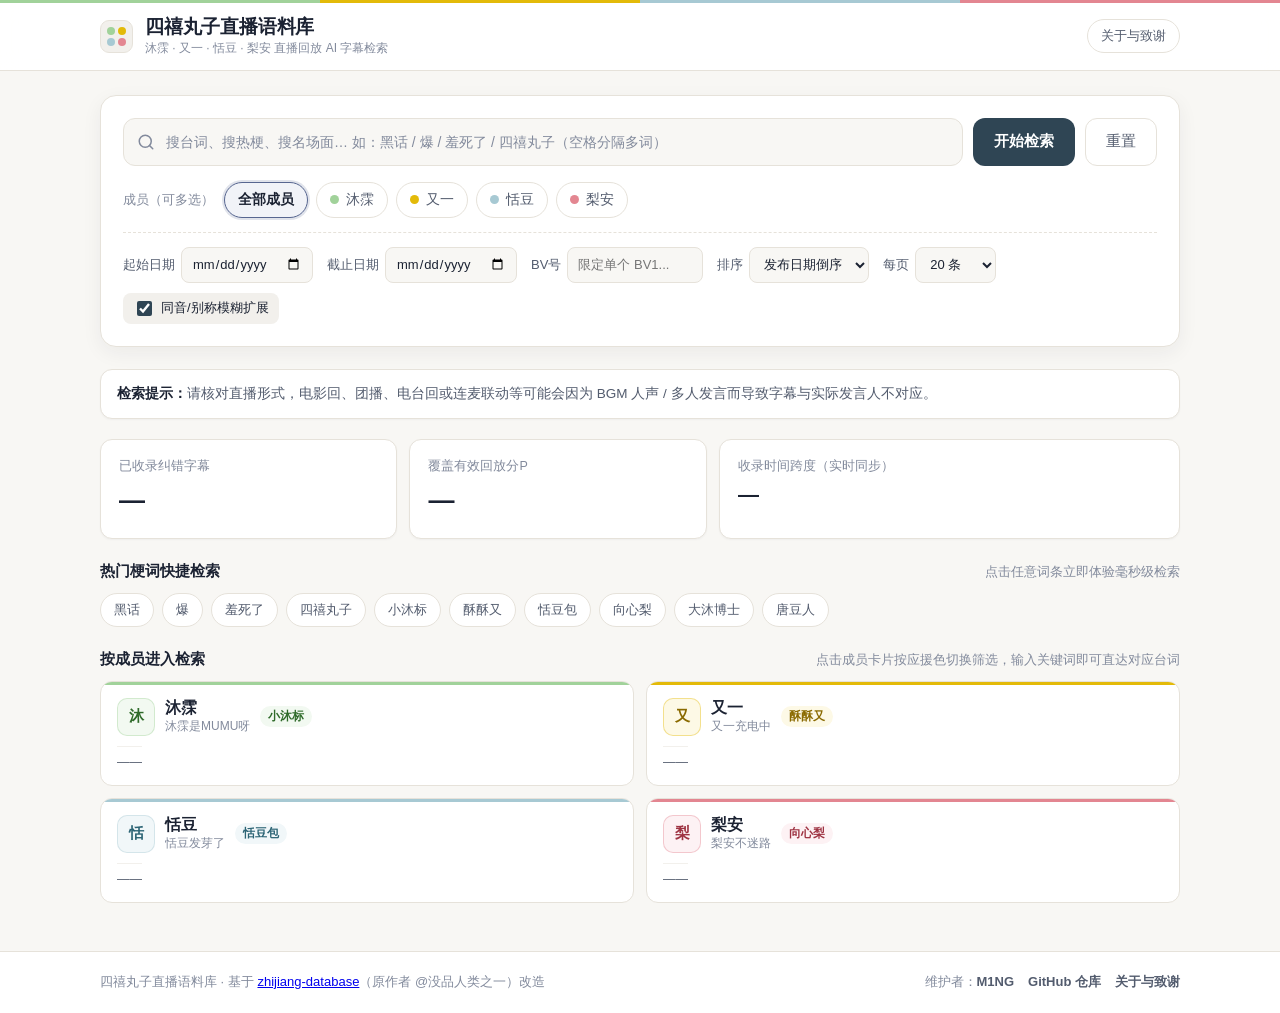
==== commit 16292d0e: "fix: guard YouYi alias in scene tagger, expand ASR correction rules, and remove UI scene tags" ====
--- a/frontend/index.html
+++ b/frontend/index.html
@@ -5,7 +5,7 @@
   <meta name="viewport" content="width=device-width, initial-scale=1" />
   <meta name="description" content="四禧丸子直播语料库检索：覆盖沐霂、又一、恬豆、梨安直播回放 AI 字幕，面向二创剪辑与粉丝的毫秒级台词与热梗检索工具。" />
   <title>四禧丸子直播语料库 · 直播回放台词与热梗检索</title>
-  <link rel="stylesheet" href="./styles.css?v=20261127" />
+  <link rel="stylesheet" href="./styles.css?v=20261127b" />
 </head>
 <body>
   <div class="spectrum-bar" aria-hidden="true"></div>
@@ -61,17 +61,6 @@
 
       <div class="member-strip" id="memberStrip" role="group" aria-label="按成员多选筛选"></div>
 
-      <div class="scene-strip" id="sceneStrip" role="group" aria-label="按场景多选筛选">
-        <span class="strip-label">场景（可多选）</span>
-        <button type="button" class="scene-chip active" data-scene="">全部场景</button>
-        <button type="button" class="scene-chip" data-scene="solo">单播</button>
-        <button type="button" class="scene-chip" data-scene="duo">双播</button>
-        <button type="button" class="scene-chip" data-scene="group">团播</button>
-        <button type="button" class="scene-chip" data-scene="special">特别场次</button>
-        <button type="button" class="scene-chip" data-scene="unknown">未标注</button>
-        <span class="scene-caveat">标签搜索未必准确，请酌情使用</span>
-      </div>
-
       <div class="filters-bar">
         <label class="filter-item">
           <span>起始日期</span>
@@ -227,7 +216,7 @@
     </div>
   </div>
 
-  <script src="./config.js?v=20261127"></script>
-  <script src="./app.js?v=20261127"></script>
+  <script src="./config.js?v=20261127b"></script>
+  <script src="./app.js?v=20261127b"></script>
 </body>
 </html>
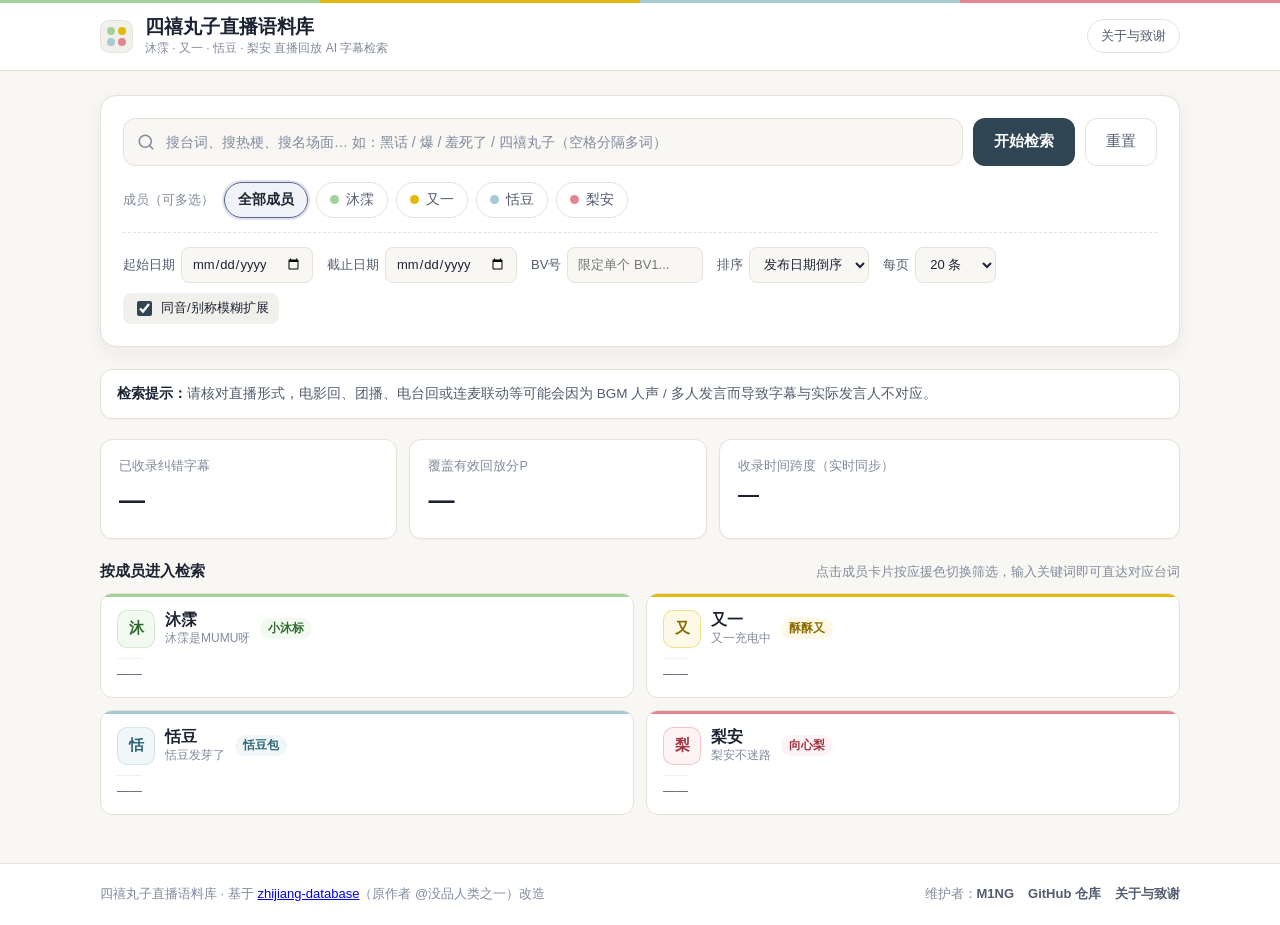
==== commit 5e2ed251: "chore(frontend): remove hot keywords quick search section" ====
--- a/frontend/index.html
+++ b/frontend/index.html
@@ -139,14 +139,6 @@
 
       <div>
         <div class="section-head">
-          <h2>热门梗词快捷检索</h2>
-          <span>点击任意词条立即体验毫秒级检索</span>
-        </div>
-        <div class="hot-tags" id="hotTags"></div>
-      </div>
-
-      <div>
-        <div class="section-head">
           <h2>按成员进入检索</h2>
           <span>点击成员卡片按应援色切换筛选，输入关键词即可直达对应台词</span>
         </div>
@@ -216,7 +208,7 @@
     </div>
   </div>
 
-  <script src="./config.js?v=20261127b"></script>
-  <script src="./app.js?v=20261127b"></script>
+  <script src="./config.js?v=20261127c"></script>
+  <script src="./app.js?v=20261127c"></script>
 </body>
 </html>
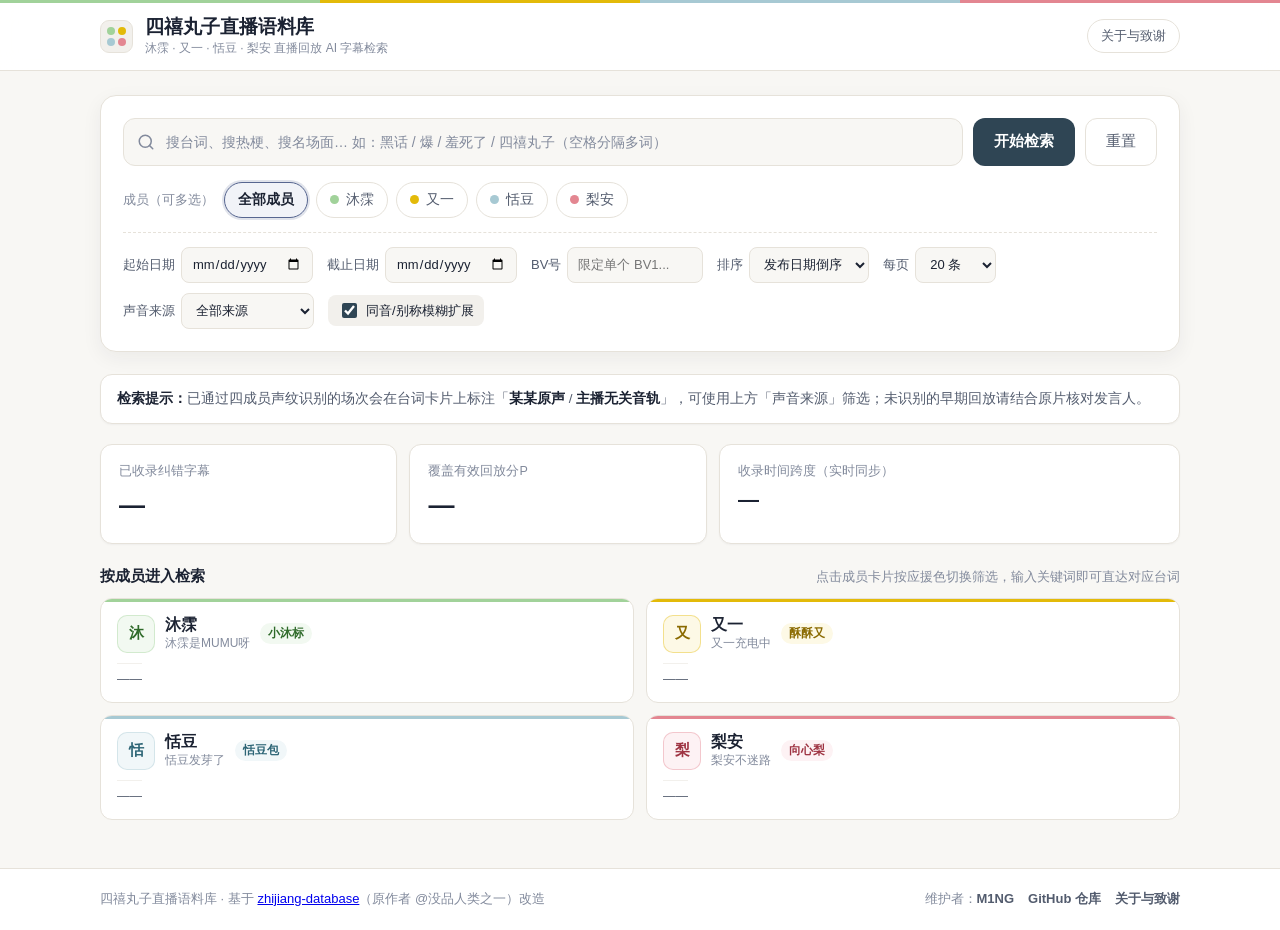
==== commit 726894ce: "feat: add 4-member CAM++ voiceprint recognition and remove legacy scene tagging" ====
--- a/frontend/index.html
+++ b/frontend/index.html
@@ -5,7 +5,7 @@
   <meta name="viewport" content="width=device-width, initial-scale=1" />
   <meta name="description" content="四禧丸子直播语料库检索：覆盖沐霂、又一、恬豆、梨安直播回放 AI 字幕，面向二创剪辑与粉丝的毫秒级台词与热梗检索工具。" />
   <title>四禧丸子直播语料库 · 直播回放台词与热梗检索</title>
-  <link rel="stylesheet" href="./styles.css?v=20261127b" />
+  <link rel="stylesheet" href="./styles.css?v=20261127g" />
 </head>
 <body>
   <div class="spectrum-bar" aria-hidden="true"></div>
@@ -95,6 +95,15 @@
           </select>
         </label>
 
+        <label class="filter-item" title="按四位成员声纹识别结果筛选台词声音来源">
+          <span>声音来源</span>
+          <select id="speakerSourceFilter">
+            <option value="all" selected>全部来源</option>
+            <option value="host">仅主播原声</option>
+            <option value="external">仅主播无关音轨</option>
+          </select>
+        </label>
+
         <label class="fuzzy-check" title="自动同时匹配同音字与常见别称，例如搜 四禧丸子 同时命中 四喜丸子，搜 小沐标 同时命中 小目标">
           <input id="fuzzyToggle" type="checkbox" checked />
           <span>同音/别称模糊扩展</span>
@@ -117,7 +126,7 @@
       </div>
 
       <div class="notice-banner" role="note">
-        <strong>检索提示：</strong>请核对直播形式，电影回、团播、电台回或连麦联动等可能会因为 BGM 人声 / 多人发言而导致字幕与实际发言人不对应。
+        <strong>检索提示：</strong>已通过四成员声纹识别的场次会在台词卡片上标注「<strong>某某原声</strong> / <strong>主播无关音轨</strong>」，可使用上方「声音来源」筛选；未识别的早期回放请结合原片核对发言人。
       </div>
 
       <div class="stats-strip">
@@ -209,6 +218,6 @@
   </div>
 
   <script src="./config.js?v=20261127c"></script>
-  <script src="./app.js?v=20261127c"></script>
+  <script src="./app.js?v=20261127g"></script>
 </body>
 </html>
--- a/frontend/styles.css
+++ b/frontend/styles.css
@@ -356,44 +356,6 @@
   background: var(--chip-color, #576690);
 }
 
-/* 场景多选条 */
-.scene-strip {
-  display: flex;
-  flex-wrap: wrap;
-  gap: 8px;
-  margin-top: 10px;
-  align-items: center;
-}
-
-.scene-chip {
-  display: inline-flex;
-  align-items: center;
-  min-height: 32px;
-  padding: 4px 12px;
-  border-radius: 999px;
-  border: 1px solid var(--border);
-  background: var(--surface);
-  color: var(--ink-secondary);
-  font-family: inherit;
-  font-size: 13px;
-  font-weight: 500;
-  cursor: pointer;
-  transition: all 0.14s ease;
-}
-
-.scene-chip:hover {
-  border-color: var(--accent);
-  background: var(--accent-bg);
-  color: var(--accent-ink);
-}
-
-.scene-chip.active {
-  border-color: var(--accent-ink);
-  background: var(--accent-ink);
-  color: #ffffff;
-  font-weight: 600;
-}
-
 /* 二级筛选栏 */
 .filters-bar {
   margin-top: 14px;
@@ -450,15 +412,6 @@
   accent-color: var(--accent-ink);
   width: 15px;
   height: 15px;
-}
-
-.scene-caveat {
-  font-size: 12px;
-  color: var(--ink-muted);
-  background: var(--bg);
-  border: 1px solid var(--border);
-  border-radius: 6px;
-  padding: 4px 9px;
 }
 
 .announcement-card {
@@ -990,12 +943,6 @@
   border: 1px solid color-mix(in srgb, var(--m-color, #576690) 35%, transparent);
 }
 
-.badge-scene {
-  background: var(--surface-subtle);
-  color: var(--ink-secondary);
-  font-weight: 500;
-}
-
 .badge-time {
   font-family: var(--font-mono);
   background: var(--bg);
@@ -1003,6 +950,74 @@
   border: 1px solid var(--border);
   border-radius: 6px;
   font-weight: 600;
+}
+
+/* 声音来源识别标签（某某原声 / 含混音 / 主播无关音轨） */
+.badge-source-host {
+  background: var(--src-bg, #eef7f1);
+  color: var(--src-ink, #1f6b43);
+  border: 1px solid color-mix(in srgb, var(--src-color, #2e6a29) 45%, transparent);
+  font-weight: 600;
+}
+
+.badge-source-mixed {
+  background: #fdf6ea;
+  color: #965712;
+  border: 1px solid #f0d7ae;
+  font-weight: 600;
+}
+
+.badge-source-external {
+  background: #f1f3f7;
+  color: #4f5b70;
+  border: 1px solid #d9dfe9;
+  font-weight: 500;
+}
+
+.hit-card.is-external {
+  border-left: 3px solid #cbd3e0;
+  background: #fcfcfb;
+}
+
+.hit-card.is-external .hit-content {
+  color: var(--ink-secondary);
+}
+
+.ctx-src {
+  display: inline-flex;
+  align-items: center;
+  justify-content: center;
+  padding: 0 6px;
+  height: 20px;
+  margin-top: 2px;
+  border-radius: 999px;
+  font-size: 11px;
+  font-weight: 600;
+  white-space: nowrap;
+  flex-shrink: 0;
+}
+
+.ctx-src-host {
+  background: var(--src-bg, #eef7f1);
+  color: var(--src-ink, #1f6b43);
+  border: 1px solid color-mix(in srgb, var(--src-color, #2e6a29) 45%, transparent);
+}
+
+.ctx-src-mixed {
+  background: #fdf6ea;
+  color: #965712;
+  border: 1px solid #f0d7ae;
+}
+
+.ctx-src-external {
+  background: #f1f3f7;
+  color: #5c677d;
+  border: 1px solid #d9dfe9;
+  font-weight: 500;
+}
+
+.ctx-row.is-external {
+  opacity: 0.68;
 }
 
 .hit-content {
